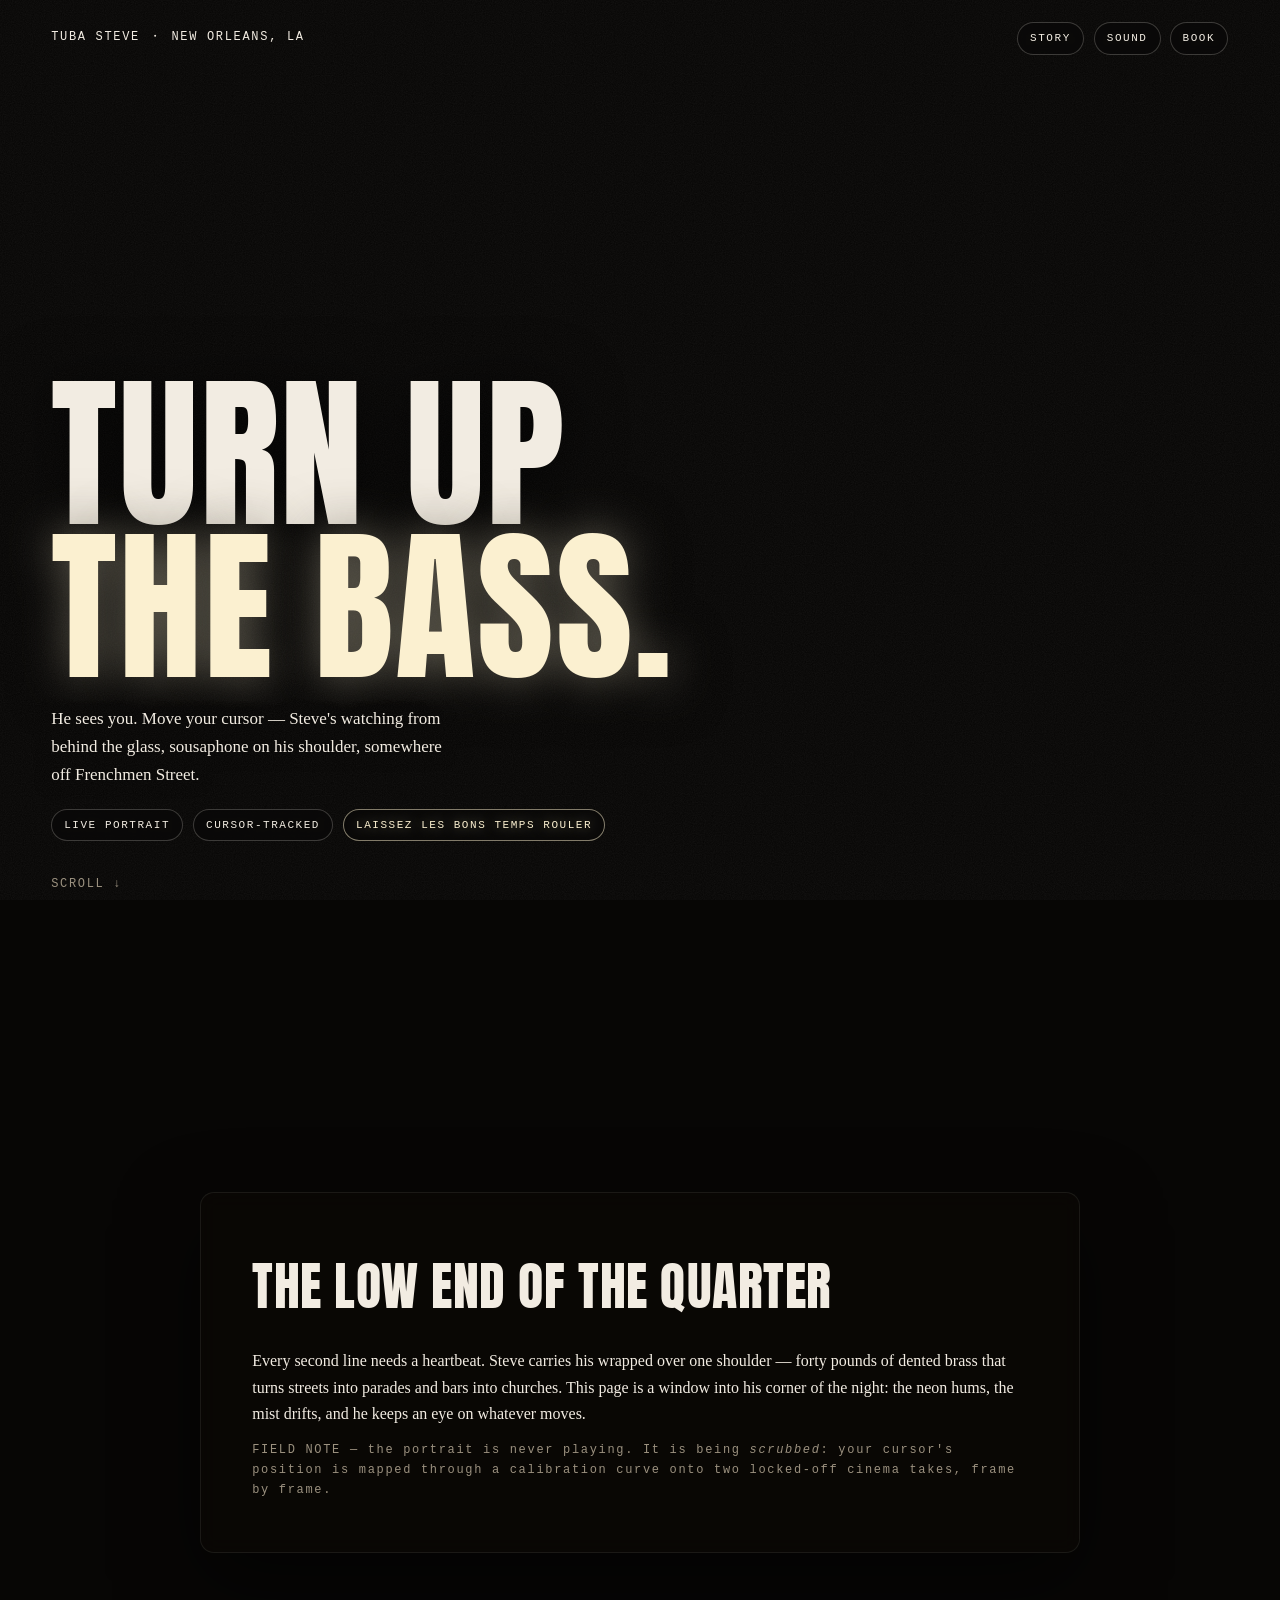
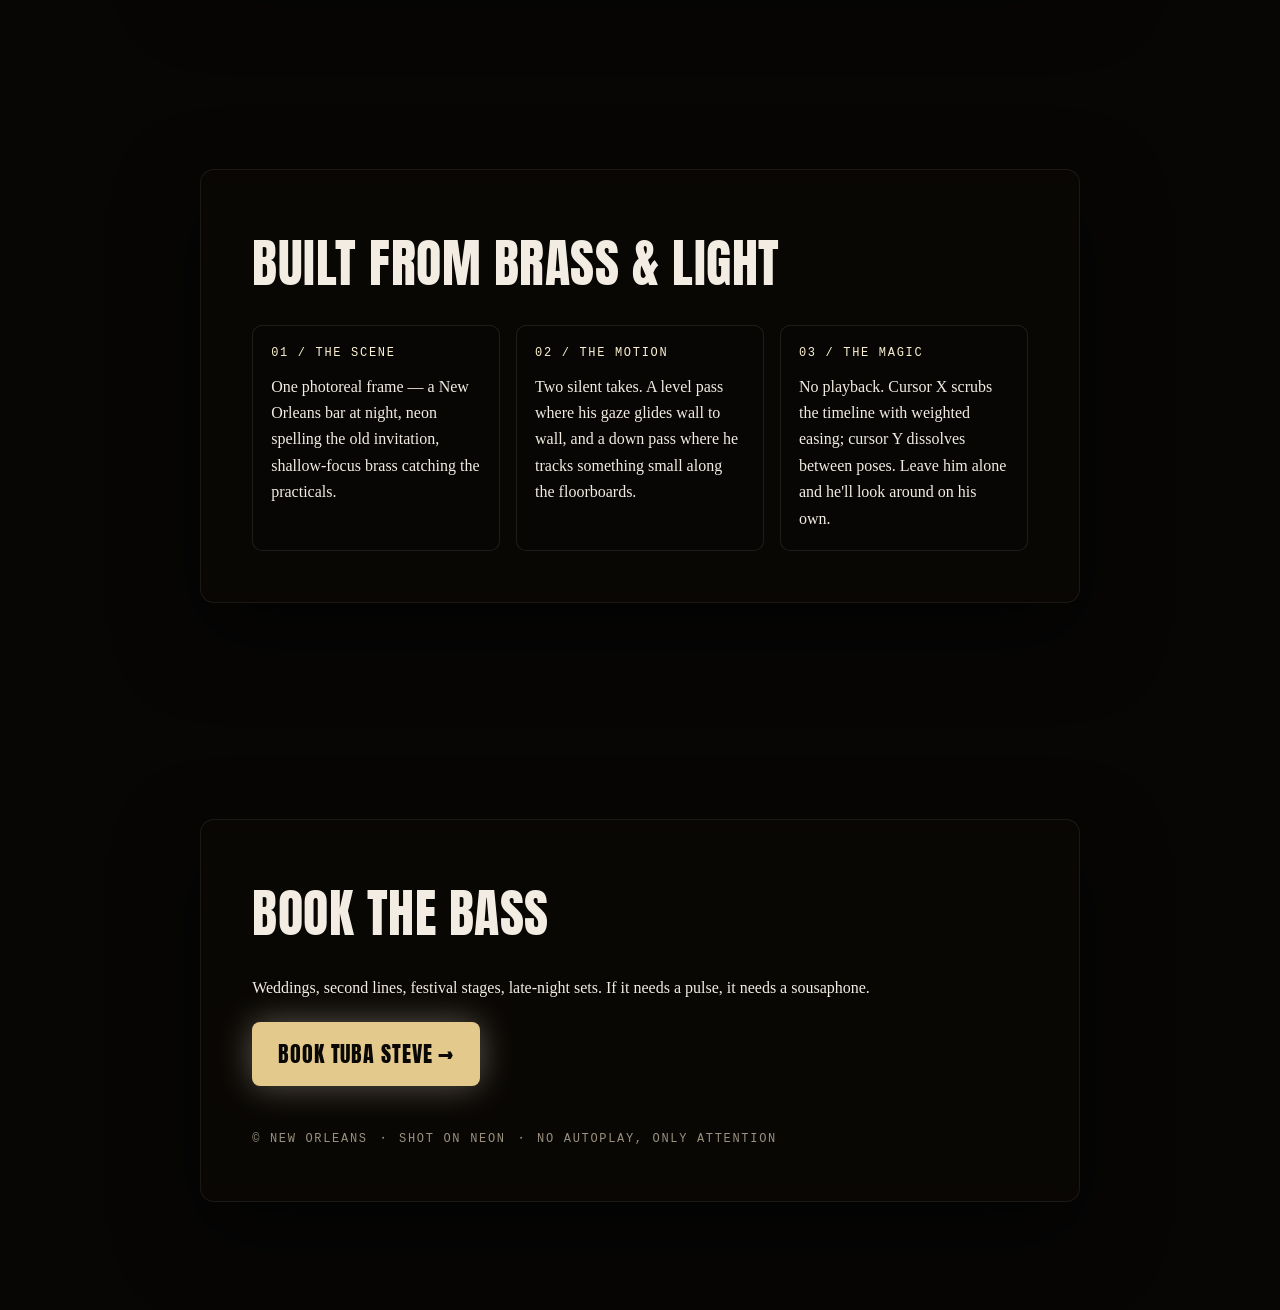
==== index.html @ 3ce6d781 "Phase 1-3: scene media, all-intra encodes, living landing page - 4K photoreal scene of Tuba Steve ge" ====
<!DOCTYPE html>
<html lang="en">
<head>
<meta charset="UTF-8">
<meta name="viewport" content="width=device-width, initial-scale=1.0">
<title>TURN UP THE BASS — Tuba Steve, New Orleans</title>
<meta name="description" content="A living portrait of Tuba Steve — New Orleans sousaphone, neon, and brass. He watches your cursor.">
<link rel="preload" href="fonts/display.woff2" as="font" type="font/woff2" crossorigin>
<link rel="stylesheet" href="css/style.css">
</head>
<body>
  <!-- Fixed full-screen stage: two scrub-only video layers + grain + shade -->
  <div class="stage" id="stage" aria-hidden="true">
    <video id="vidLevel" class="stage-video" muted playsinline preload="auto"></video>
    <video id="vidDown"  class="stage-video is-hidden" muted playsinline preload="auto"></video>
    <div class="stage-shade"></div>
    <div class="stage-grain"></div>
  </div>

  <!-- Scrollable content over the stage -->
  <main class="content">
    <header class="masthead">
      <div class="brand mono">TUBA STEVE ・ NEW ORLEANS, LA</div>
      <nav class="mono nav-chips">
        <a class="chip" href="#story">STORY</a>
        <a class="chip" href="#sound">SOUND</a>
        <a class="chip" href="#book">BOOK</a>
      </nav>
    </header>

    <section class="hero">
      <h1 class="headline"><span>TURN UP</span><span>THE BASS.</span></h1>
      <p class="sub">He sees you. Move your cursor — Steve's watching from behind the glass,
      sousaphone on his shoulder, somewhere off Frenchmen Street.</p>
      <div class="chips mono">
        <span class="chip">LIVE PORTRAIT</span>
        <span class="chip">CURSOR-TRACKED</span>
        <span class="chip accent">LAISSEZ LES BONS TEMPS ROULER</span>
      </div>
      <div class="scroll-hint mono">SCROLL ↓</div>
    </section>

    <section class="panel" id="story">
      <h2 class="panel-title">THE LOW END OF THE QUARTER</h2>
      <p>Every second line needs a heartbeat. Steve carries his wrapped over one shoulder —
      forty pounds of dented brass that turns streets into parades and bars into churches.
      This page is a window into his corner of the night: the neon hums, the mist drifts,
      and he keeps an eye on whatever moves.</p>
      <p class="mono dim">FIELD NOTE — the portrait is never playing. It is being <em>scrubbed</em>:
      your cursor's position is mapped through a calibration curve onto two locked-off
      cinema takes, frame by frame.</p>
    </section>

    <section class="panel" id="sound">
      <h2 class="panel-title">BUILT FROM BRASS &amp; LIGHT</h2>
      <div class="grid">
        <div class="card">
          <div class="mono accent">01 / THE SCENE</div>
          <p>One photoreal frame — a New Orleans bar at night, neon spelling the old
          invitation, shallow-focus brass catching the practicals.</p>
        </div>
        <div class="card">
          <div class="mono accent">02 / THE MOTION</div>
          <p>Two silent takes. A level pass where his gaze glides wall to wall, and a
          down pass where he tracks something small along the floorboards.</p>
        </div>
        <div class="card">
          <div class="mono accent">03 / THE MAGIC</div>
          <p>No playback. Cursor X scrubs the timeline with weighted easing; cursor Y
          dissolves between poses. Leave him alone and he'll look around on his own.</p>
        </div>
      </div>
    </section>

    <section class="panel" id="book">
      <h2 class="panel-title">BOOK THE BASS</h2>
      <p>Weddings, second lines, festival stages, late-night sets. If it needs a pulse,
      it needs a sousaphone.</p>
      <p><a class="cta" href="mailto:book@turnupthebass.example">BOOK TUBA STEVE →</a></p>
      <footer class="mono dim footer">© NEW ORLEANS ・ SHOT ON NEON ・ NO AUTOPLAY, ONLY ATTENTION</footer>
    </section>
  </main>

  <script src="js/main.js"></script>
</body>
</html>
---- css/style.css ----
/* ===== TURN UP THE BASS — premium studio styling ===== */

@font-face {
  font-family: 'Display';
  src: url('../fonts/display.woff2') format('woff2');
  font-weight: 400;
  font-style: normal;
  font-display: swap;
}

:root {
  /* accent sampled from the neon sign's halo in the level clip (t=2.0s) */
  --accent: #fbf0d0;
  --accent-deep: #e3c98b;
  --bg: #070605;
  --ink: #f2ece2;
  --dim: #9b917f;
  --mono: 'SFMono-Regular', 'JetBrains Mono', 'Cascadia Mono', Consolas, 'Roboto Mono', monospace;
  --display: 'Display', 'Arial Narrow', Impact, sans-serif;
}

* { margin: 0; padding: 0; box-sizing: border-box; }

html { scroll-behavior: smooth; }

body {
  background: var(--bg);
  color: var(--ink);
  font: 16px/1.65 Georgia, 'Times New Roman', serif;
  overflow-x: hidden;
}

/* ===== fixed stage ===== */

.stage {
  position: fixed;
  inset: 0;
  z-index: 0;
  background: var(--bg);
  overflow: hidden;
}

.stage-video {
  position: absolute;
  inset: 0;
  width: 100%;
  height: 100%;
  object-fit: cover;
  opacity: 1;
  transition: none; /* dissolve driven by JS for exact snap semantics */
}

.stage-video.is-hidden { opacity: 0; }

/* readability shade: soft gradient so text floats over the scene */
.stage-shade {
  position: absolute;
  inset: 0;
  background:
    linear-gradient(180deg, rgba(7,6,5,.55) 0%, rgba(7,6,5,.08) 30%, rgba(7,6,5,.10) 55%, rgba(7,6,5,.78) 100%),
    radial-gradient(120% 90% at 20% 85%, rgba(7,6,5,.42) 0%, transparent 60%);
  pointer-events: none;
}

/* subtle film grain */
.stage-grain {
  position: absolute;
  inset: -50%;
  pointer-events: none;
  opacity: .07;
  background-image: url("data:image/svg+xml;utf8,<svg xmlns='http://www.w3.org/2000/svg' width='240' height='240'><filter id='n'><feTurbulence type='fractalNoise' baseFrequency='0.9' numOctaves='2' stitchTiles='stitch'/><feColorMatrix type='saturate' values='0'/></filter><rect width='100%25' height='100%25' filter='url(%23n)'/></svg>");
  animation: grain 0.9s steps(4) infinite;
}

@keyframes grain {
  0% { transform: translate(0, 0); }
  25% { transform: translate(-2%, 3%); }
  50% { transform: translate(3%, -2%); }
  75% { transform: translate(-3%, -3%); }
  100% { transform: translate(2%, 2%); }
}

@media (prefers-reduced-motion: reduce) {
  .stage-grain { animation: none; }
  html { scroll-behavior: auto; }
}

/* ===== content ===== */

.content { position: relative; z-index: 1; }

.mono { font-family: var(--mono); font-size: 12px; letter-spacing: .14em; }
.dim { color: var(--dim); }
.accent { color: var(--accent); }

.masthead {
  display: flex;
  justify-content: space-between;
  align-items: center;
  gap: 1rem;
  padding: 22px clamp(20px, 4vw, 56px);
}

.nav-chips { display: flex; gap: 10px; }

.chip {
  display: inline-block;
  padding: 6px 12px;
  border: 1px solid rgba(242, 236, 226, .22);
  border-radius: 999px;
  color: var(--ink);
  text-decoration: none;
  font-family: var(--mono);
  font-size: 11px;
  letter-spacing: .14em;
  background: rgba(7, 6, 5, .28);
  backdrop-filter: blur(4px);
}

.chip.accent {
  color: var(--accent);
  border-color: rgba(251, 240, 208, .5);
  text-shadow: 0 0 14px rgba(251, 240, 208, .55);
}

/* hero */

.hero {
  min-height: 100svh;
  display: flex;
  flex-direction: column;
  justify-content: flex-end;
  padding: 0 clamp(20px, 4vw, 56px) 9svh;
}

.headline {
  font-family: var(--display);
  font-weight: 400;
  font-size: clamp(64px, 13vw, 200px);
  line-height: .92;
  letter-spacing: .01em;
  text-transform: uppercase;
  text-shadow: 0 4px 60px rgba(0, 0, 0, .65);
}

.headline span { display: block; }
.headline span:last-child { color: var(--accent); text-shadow: 0 0 44px rgba(251, 240, 208, .38), 0 4px 60px rgba(0,0,0,.65); }

.sub {
  max-width: 46ch;
  margin: 22px 0 20px;
  color: var(--ink);
  font-size: 17px;
  text-shadow: 0 2px 18px rgba(0, 0, 0, .8);
}

.chips { display: flex; flex-wrap: wrap; gap: 10px; }

.scroll-hint { margin-top: 34px; color: var(--dim); }

/* panels that scroll over the stage */

.panel {
  max-width: 880px;
  margin: 24vh auto;
  padding: clamp(28px, 4vw, 52px);
  background: rgba(10, 8, 6, .82);
  border: 1px solid rgba(242, 236, 226, .08);
  border-radius: 14px;
  backdrop-filter: blur(10px);
  box-shadow: 0 30px 80px rgba(0, 0, 0, .5);
}

.panel:last-of-type { margin-bottom: 12vh; }

.panel-title {
  font-family: var(--display);
  font-weight: 400;
  font-size: clamp(30px, 4.6vw, 52px);
  letter-spacing: .01em;
  margin-bottom: 18px;
}

.panel p { margin-bottom: 14px; }
.panel p:last-child { margin-bottom: 0; }

.grid {
  display: grid;
  grid-template-columns: repeat(auto-fit, minmax(210px, 1fr));
  gap: 16px;
  margin-top: 8px;
}

.card {
  padding: 18px;
  border: 1px solid rgba(242, 236, 226, .1);
  border-radius: 10px;
  background: rgba(7, 6, 5, .5);
}

.card .mono { display: block; margin-bottom: 10px; }

.cta {
  display: inline-block;
  margin-top: 6px;
  padding: 14px 26px;
  font-family: var(--display);
  font-size: 22px;
  letter-spacing: .04em;
  color: #0a0805;
  background: var(--accent-deep);
  border-radius: 8px;
  text-decoration: none;
  box-shadow: 0 0 34px rgba(251, 240, 208, .35);
}

.footer { margin-top: 44px; }
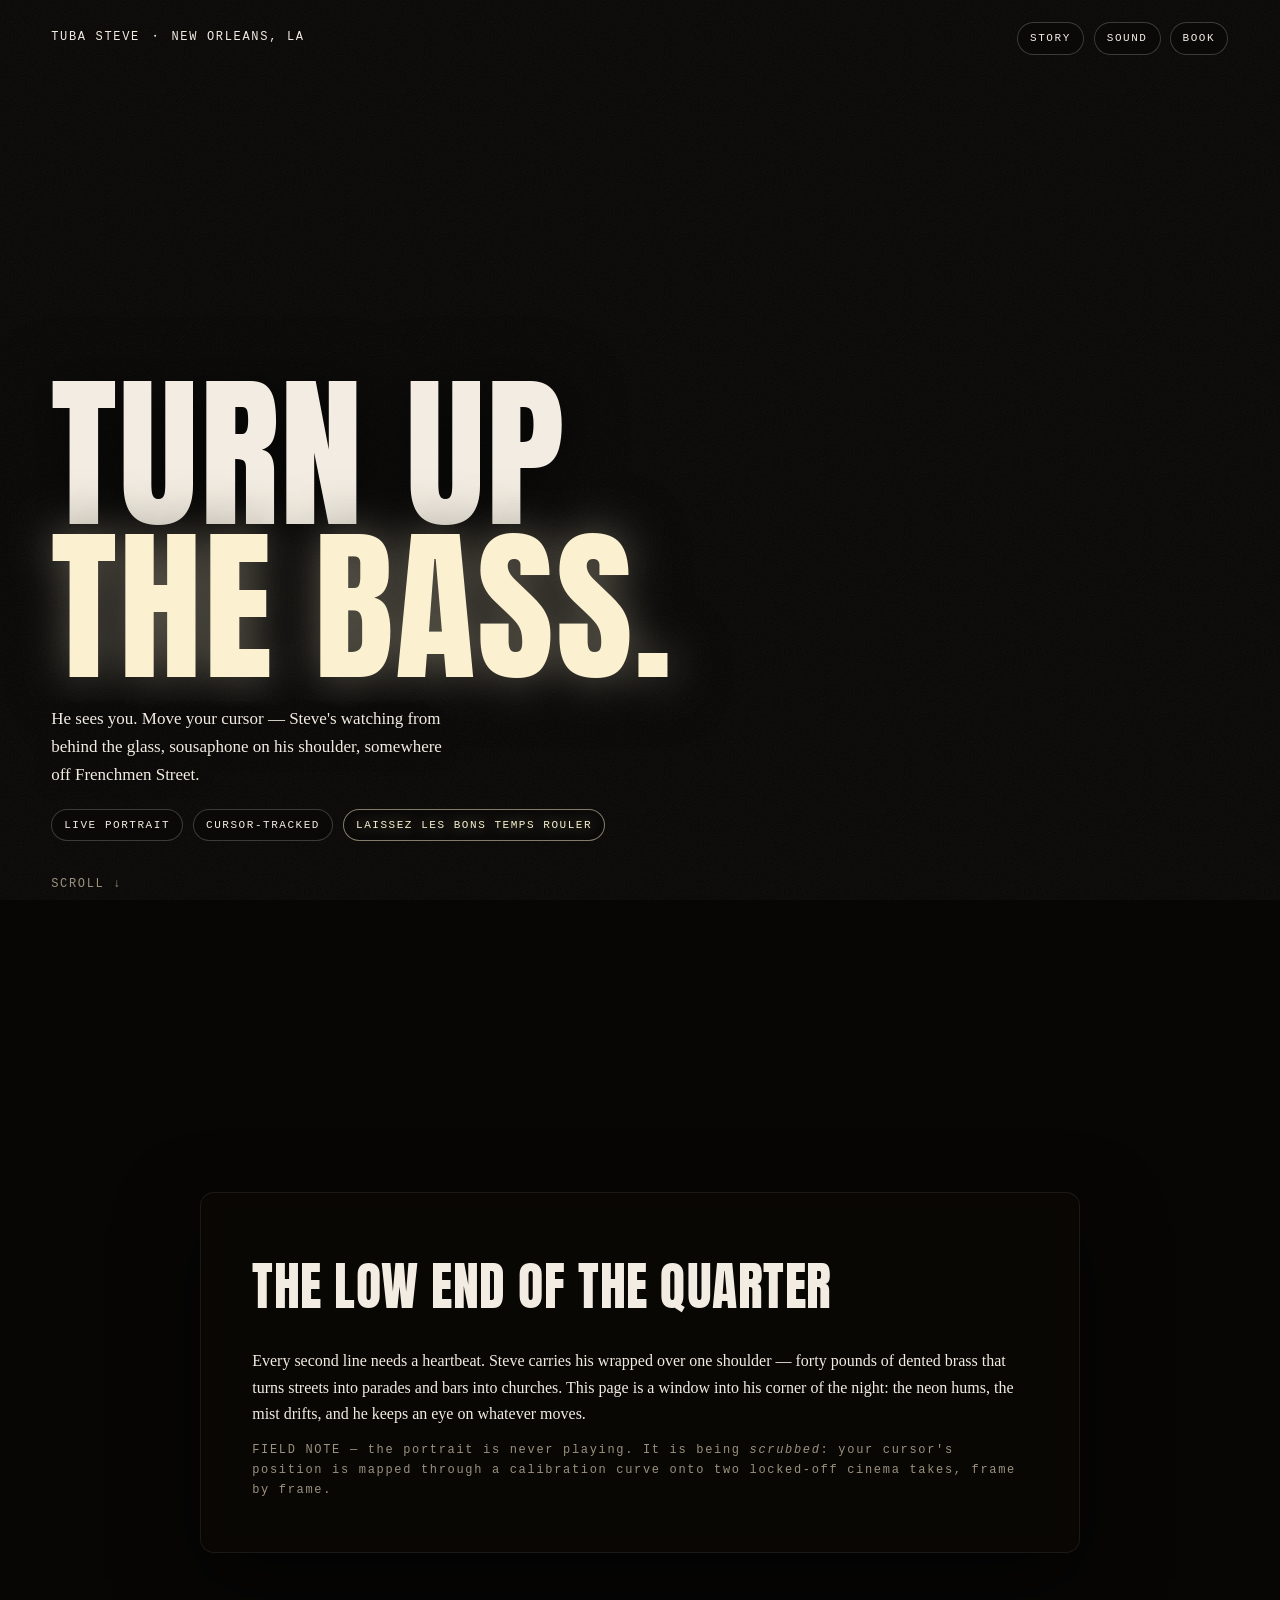
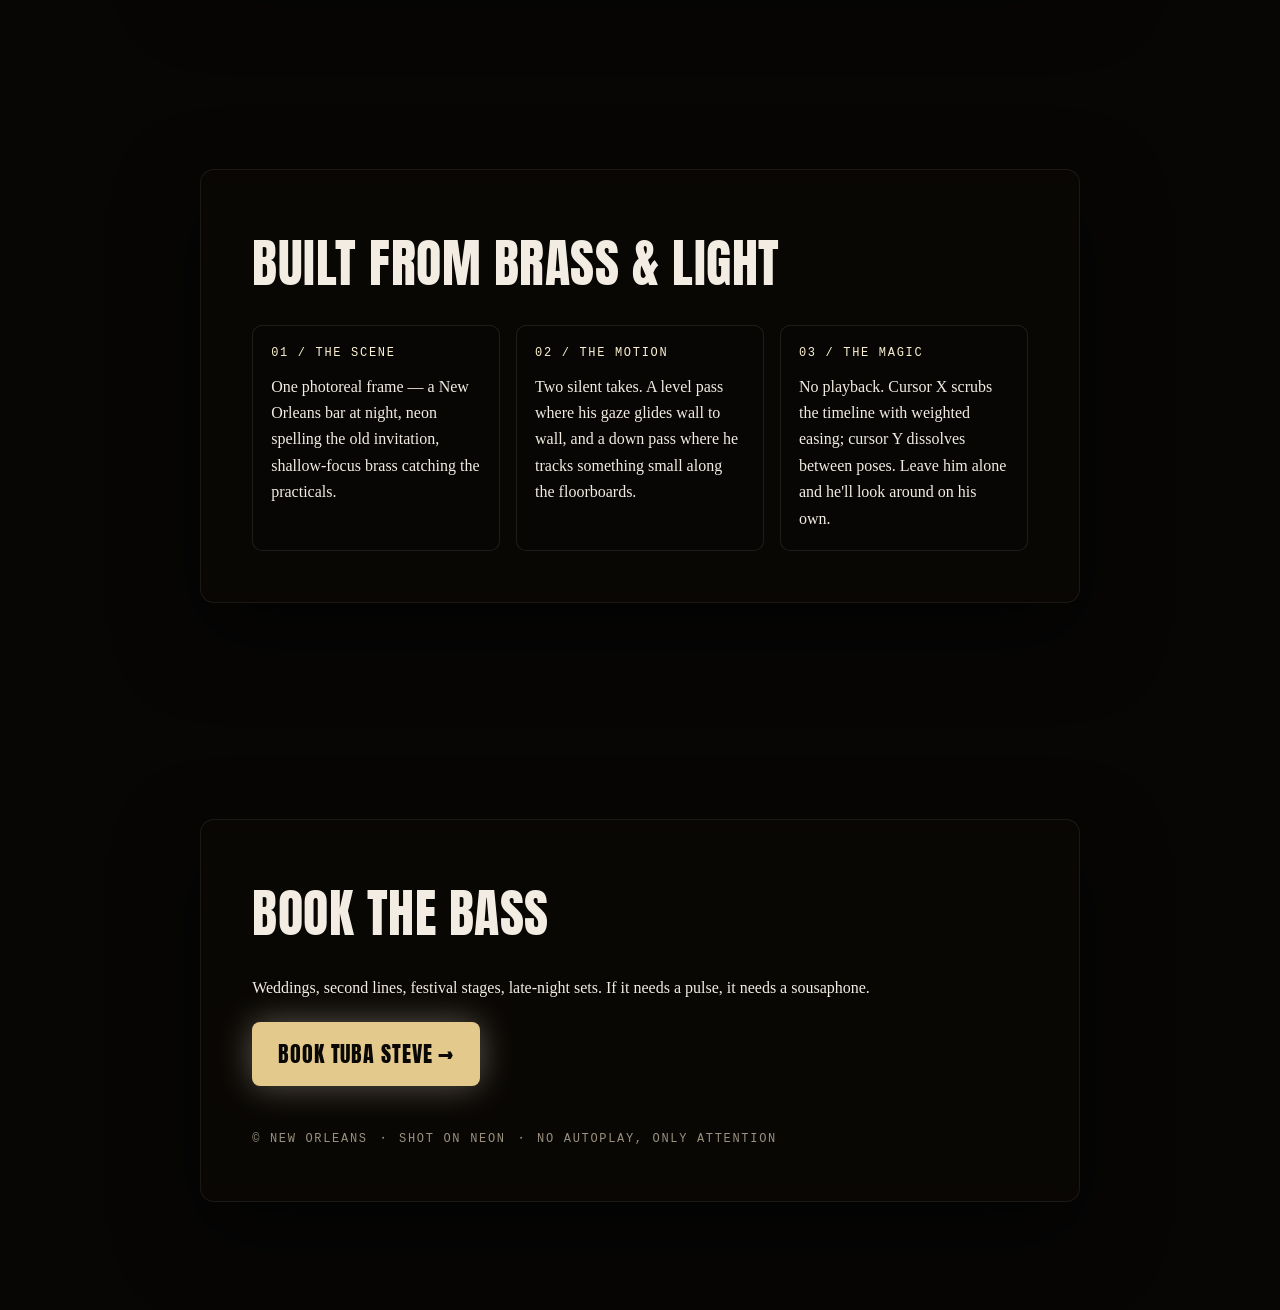
==== commit 1d585055: "Final: verified living page, remove raw production intermediates 24/24 automated browser checks pass" ====
--- a/index.html
+++ b/index.html
@@ -5,6 +5,7 @@
 <meta name="viewport" content="width=device-width, initial-scale=1.0">
 <title>TURN UP THE BASS — Tuba Steve, New Orleans</title>
 <meta name="description" content="A living portrait of Tuba Steve — New Orleans sousaphone, neon, and brass. He watches your cursor.">
+<link rel="icon" href="data:image/svg+xml,%3Csvg xmlns='http://www.w3.org/2000/svg' viewBox='0 0 100 100'%3E%3Ctext y='.9em' font-size='90'%3E%F0%9F%8E%BA%3C/text%3E%3C/svg%3E">
 <link rel="preload" href="fonts/display.woff2" as="font" type="font/woff2" crossorigin>
 <link rel="stylesheet" href="css/style.css">
 </head>
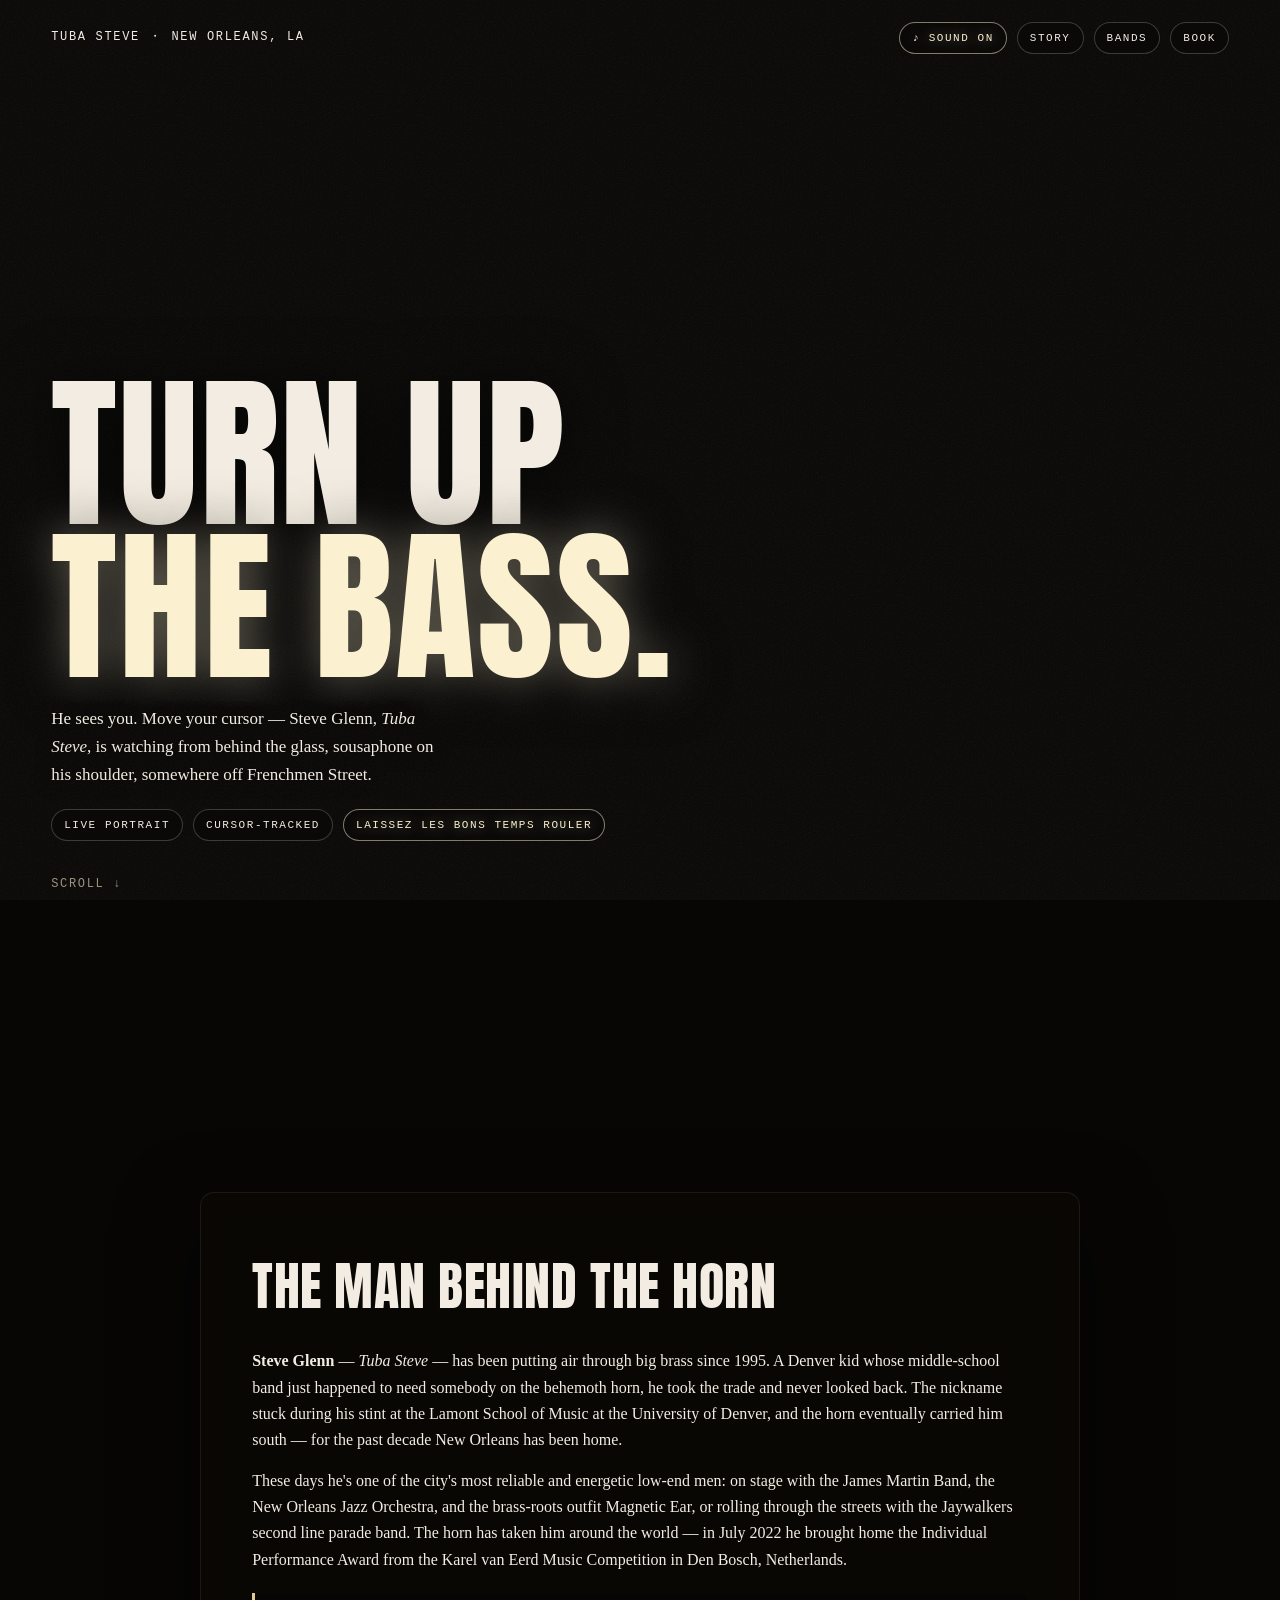
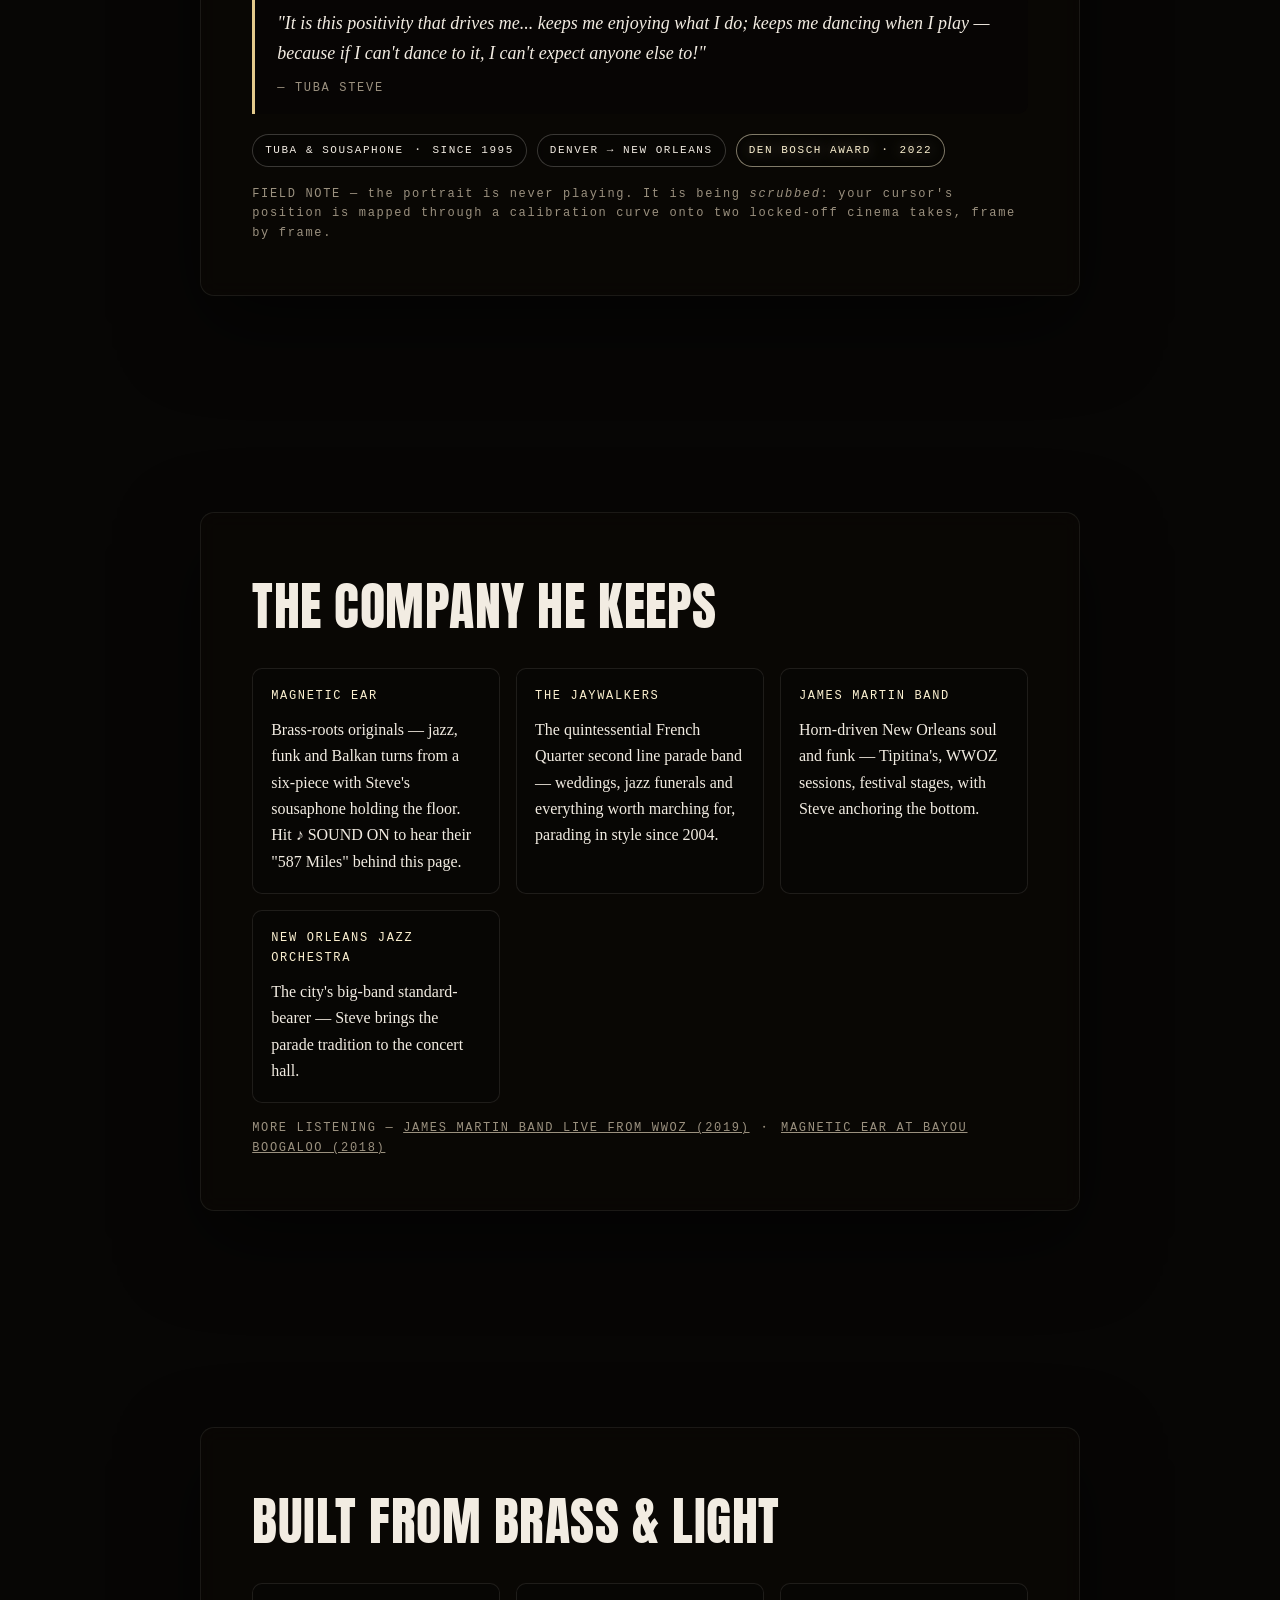
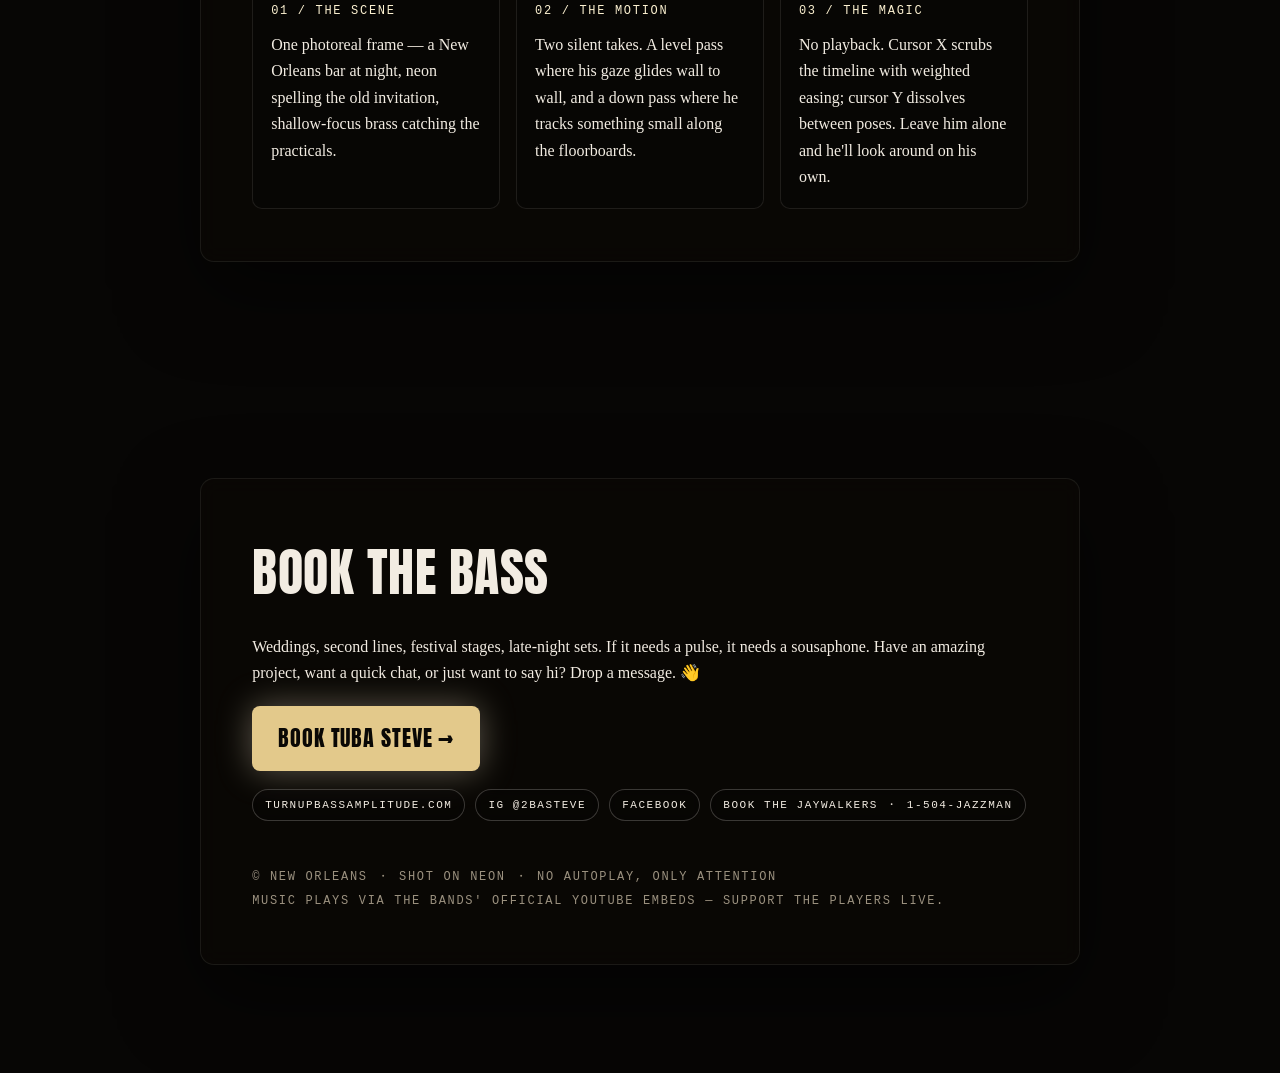
==== commit 17e8a120: "Add band music jukebox and Steve Glenn's real bio - SOUND ON toggle streams Magnetic Ear's '587 Mile" ====
--- a/index.html
+++ b/index.html
@@ -23,16 +23,18 @@
     <header class="masthead">
       <div class="brand mono">TUBA STEVE ・ NEW ORLEANS, LA</div>
       <nav class="mono nav-chips">
+        <button class="chip chip-btn accent" id="soundToggle" type="button">♪ SOUND ON</button>
         <a class="chip" href="#story">STORY</a>
-        <a class="chip" href="#sound">SOUND</a>
+        <a class="chip" href="#bands">BANDS</a>
         <a class="chip" href="#book">BOOK</a>
       </nav>
     </header>
 
     <section class="hero">
       <h1 class="headline"><span>TURN UP</span><span>THE BASS.</span></h1>
-      <p class="sub">He sees you. Move your cursor — Steve's watching from behind the glass,
-      sousaphone on his shoulder, somewhere off Frenchmen Street.</p>
+      <p class="sub">He sees you. Move your cursor — Steve Glenn, <em>Tuba Steve</em>, is
+      watching from behind the glass, sousaphone on his shoulder, somewhere off
+      Frenchmen Street.</p>
       <div class="chips mono">
         <span class="chip">LIVE PORTRAIT</span>
         <span class="chip">CURSOR-TRACKED</span>
@@ -42,17 +44,64 @@
     </section>
 
     <section class="panel" id="story">
-      <h2 class="panel-title">THE LOW END OF THE QUARTER</h2>
-      <p>Every second line needs a heartbeat. Steve carries his wrapped over one shoulder —
-      forty pounds of dented brass that turns streets into parades and bars into churches.
-      This page is a window into his corner of the night: the neon hums, the mist drifts,
-      and he keeps an eye on whatever moves.</p>
-      <p class="mono dim">FIELD NOTE — the portrait is never playing. It is being <em>scrubbed</em>:
+      <h2 class="panel-title">THE MAN BEHIND THE HORN</h2>
+      <p><strong>Steve Glenn</strong> — <em>Tuba Steve</em> — has been putting air through
+      big brass since 1995. A Denver kid whose middle-school band just happened to need
+      somebody on the behemoth horn, he took the trade and never looked back. The nickname
+      stuck during his stint at the Lamont School of Music at the University of Denver,
+      and the horn eventually carried him south — for the past decade New Orleans has been
+      home.</p>
+      <p>These days he's one of the city's most reliable and energetic low-end men: on
+      stage with the James Martin Band, the New Orleans Jazz Orchestra, and the brass-roots
+      outfit Magnetic Ear, or rolling through the streets with the Jaywalkers second line
+      parade band. The horn has taken him around the world — in July 2022 he brought home
+      the Individual Performance Award from the Karel van Eerd Music Competition in
+      Den Bosch, Netherlands.</p>
+      <blockquote class="quote">"It is this positivity that drives me... keeps me enjoying
+      what I do; keeps me dancing when I play — because if I can't dance to it, I can't
+      expect anyone else to!"<span class="mono dim">— TUBA STEVE</span></blockquote>
+      <div class="chips mono">
+        <span class="chip">TUBA &amp; SOUSAPHONE ・ SINCE 1995</span>
+        <span class="chip">DENVER → NEW ORLEANS</span>
+        <span class="chip accent">DEN BOSCH AWARD ・ 2022</span>
+      </div>
+      <p class="mono dim" style="margin-top:18px">FIELD NOTE — the portrait is never playing. It is being <em>scrubbed</em>:
       your cursor's position is mapped through a calibration curve onto two locked-off
       cinema takes, frame by frame.</p>
     </section>
 
-    <section class="panel" id="sound">
+    <section class="panel" id="bands">
+      <h2 class="panel-title">THE COMPANY HE KEEPS</h2>
+      <div class="grid">
+        <div class="card">
+          <div class="mono accent">MAGNETIC EAR</div>
+          <p>Brass-roots originals — jazz, funk and Balkan turns from a six-piece with
+          Steve's sousaphone holding the floor. Hit ♪ SOUND ON to hear their
+          "587 Miles" behind this page.</p>
+        </div>
+        <div class="card">
+          <div class="mono accent">THE JAYWALKERS</div>
+          <p>The quintessential French Quarter second line parade band — weddings, jazz
+          funerals and everything worth marching for, parading in style since 2004.</p>
+        </div>
+        <div class="card">
+          <div class="mono accent">JAMES MARTIN BAND</div>
+          <p>Horn-driven New Orleans soul and funk — Tipitina's, WWOZ sessions, festival
+          stages, with Steve anchoring the bottom.</p>
+        </div>
+        <div class="card">
+          <div class="mono accent">NEW ORLEANS JAZZ ORCHESTRA</div>
+          <p>The city's big-band standard-bearer — Steve brings the parade tradition to
+          the concert hall.</p>
+        </div>
+      </div>
+      <p class="mono dim" style="margin-top:16px">MORE LISTENING —
+        <a class="dim" href="https://www.youtube.com/watch?v=jTp73GB8Snc" target="_blank" rel="noopener">JAMES MARTIN BAND LIVE FROM WWOZ (2019)</a> ・
+        <a class="dim" href="https://www.youtube.com/watch?v=tRRyk1YZufo" target="_blank" rel="noopener">MAGNETIC EAR AT BAYOU BOOGALOO (2018)</a>
+      </p>
+    </section>
+
+    <section class="panel" id="craft">
       <h2 class="panel-title">BUILT FROM BRASS &amp; LIGHT</h2>
       <div class="grid">
         <div class="card">
@@ -76,12 +125,31 @@
     <section class="panel" id="book">
       <h2 class="panel-title">BOOK THE BASS</h2>
       <p>Weddings, second lines, festival stages, late-night sets. If it needs a pulse,
-      it needs a sousaphone.</p>
-      <p><a class="cta" href="mailto:book@turnupthebass.example">BOOK TUBA STEVE →</a></p>
-      <footer class="mono dim footer">© NEW ORLEANS ・ SHOT ON NEON ・ NO AUTOPLAY, ONLY ATTENTION</footer>
+      it needs a sousaphone. Have an amazing project, want a quick chat, or just want to
+      say hi? Drop a message. 👋</p>
+      <p><a class="cta" href="mailto:tsc@turnupbassamplitude.com">BOOK TUBA STEVE →</a></p>
+      <div class="chips mono" style="margin-top:18px">
+        <a class="chip" href="https://www.turnupbassamplitude.com/" target="_blank" rel="noopener">TURNUPBASSAMPLITUDE.COM</a>
+        <a class="chip" href="https://instagram.com/2basteve" target="_blank" rel="noopener">IG @2BASTEVE</a>
+        <a class="chip" href="https://facebook.com/stevenglenn1" target="_blank" rel="noopener">FACEBOOK</a>
+        <a class="chip" href="http://www.secondlines.net/" target="_blank" rel="noopener">BOOK THE JAYWALKERS ・ 1-504-JAZZMAN</a>
+      </div>
+      <footer class="mono dim footer">© NEW ORLEANS ・ SHOT ON NEON ・ NO AUTOPLAY, ONLY ATTENTION<br>
+      MUSIC PLAYS VIA THE BANDS' OFFICIAL YOUTUBE EMBEDS — SUPPORT THE PLAYERS LIVE.</footer>
     </section>
   </main>
 
+  <!-- jukebox: official Magnetic Ear embed, loaded only after the user asks for sound -->
+  <aside class="jukebox" id="jukebox" hidden>
+    <div class="jukebox-head mono">
+      <span class="accent">NOW SPINNING</span>
+      <button class="jukebox-close mono" id="jukeboxClose" type="button" aria-label="Stop music">✕</button>
+    </div>
+    <div class="jukebox-frame" id="jukeboxFrame"></div>
+    <div class="jukebox-caption mono dim">MAGNETIC EAR — "587 MILES"<br>STEVE'S BRASS-ROOTS BAND ・ OFFICIAL CHANNEL</div>
+  </aside>
+
   <script src="js/main.js"></script>
+  <script src="js/jukebox.js"></script>
 </body>
 </html>
--- a/css/style.css
+++ b/css/style.css
@@ -214,4 +214,65 @@
   box-shadow: 0 0 34px rgba(251, 240, 208, .35);
 }
 
-.footer { margin-top: 44px; }
+.footer { margin-top: 44px; line-height: 2; }
+
+/* bio quote */
+
+.quote {
+  margin: 20px 0;
+  padding: 16px 22px;
+  border-left: 3px solid var(--accent-deep);
+  background: rgba(7, 6, 5, .45);
+  border-radius: 0 10px 10px 0;
+  font-style: italic;
+  font-size: 18px;
+}
+
+.quote .mono { display: block; margin-top: 10px; font-style: normal; }
+
+.panel a.dim { color: var(--dim); }
+.panel a.dim:hover { color: var(--accent); }
+
+/* buttons that look like chips */
+
+.chip-btn { cursor: pointer; }
+.chip-btn:hover { border-color: rgba(251, 240, 208, .8); }
+
+/* jukebox card */
+
+.jukebox {
+  position: fixed;
+  right: 18px;
+  bottom: 18px;
+  z-index: 5;
+  width: 320px;
+  max-width: calc(100vw - 36px);
+  background: rgba(10, 8, 6, .92);
+  border: 1px solid rgba(251, 240, 208, .25);
+  border-radius: 12px;
+  overflow: hidden;
+  box-shadow: 0 18px 60px rgba(0, 0, 0, .6), 0 0 34px rgba(251, 240, 208, .12);
+  backdrop-filter: blur(8px);
+}
+
+.jukebox-head {
+  display: flex;
+  justify-content: space-between;
+  align-items: center;
+  padding: 10px 12px;
+}
+
+.jukebox-close {
+  background: none;
+  border: none;
+  color: var(--dim);
+  cursor: pointer;
+  font-size: 13px;
+  padding: 2px 6px;
+}
+
+.jukebox-close:hover { color: var(--ink); }
+
+.jukebox-frame iframe { display: block; width: 100%; height: 180px; border: 0; }
+
+.jukebox-caption { padding: 10px 12px; line-height: 1.7; }
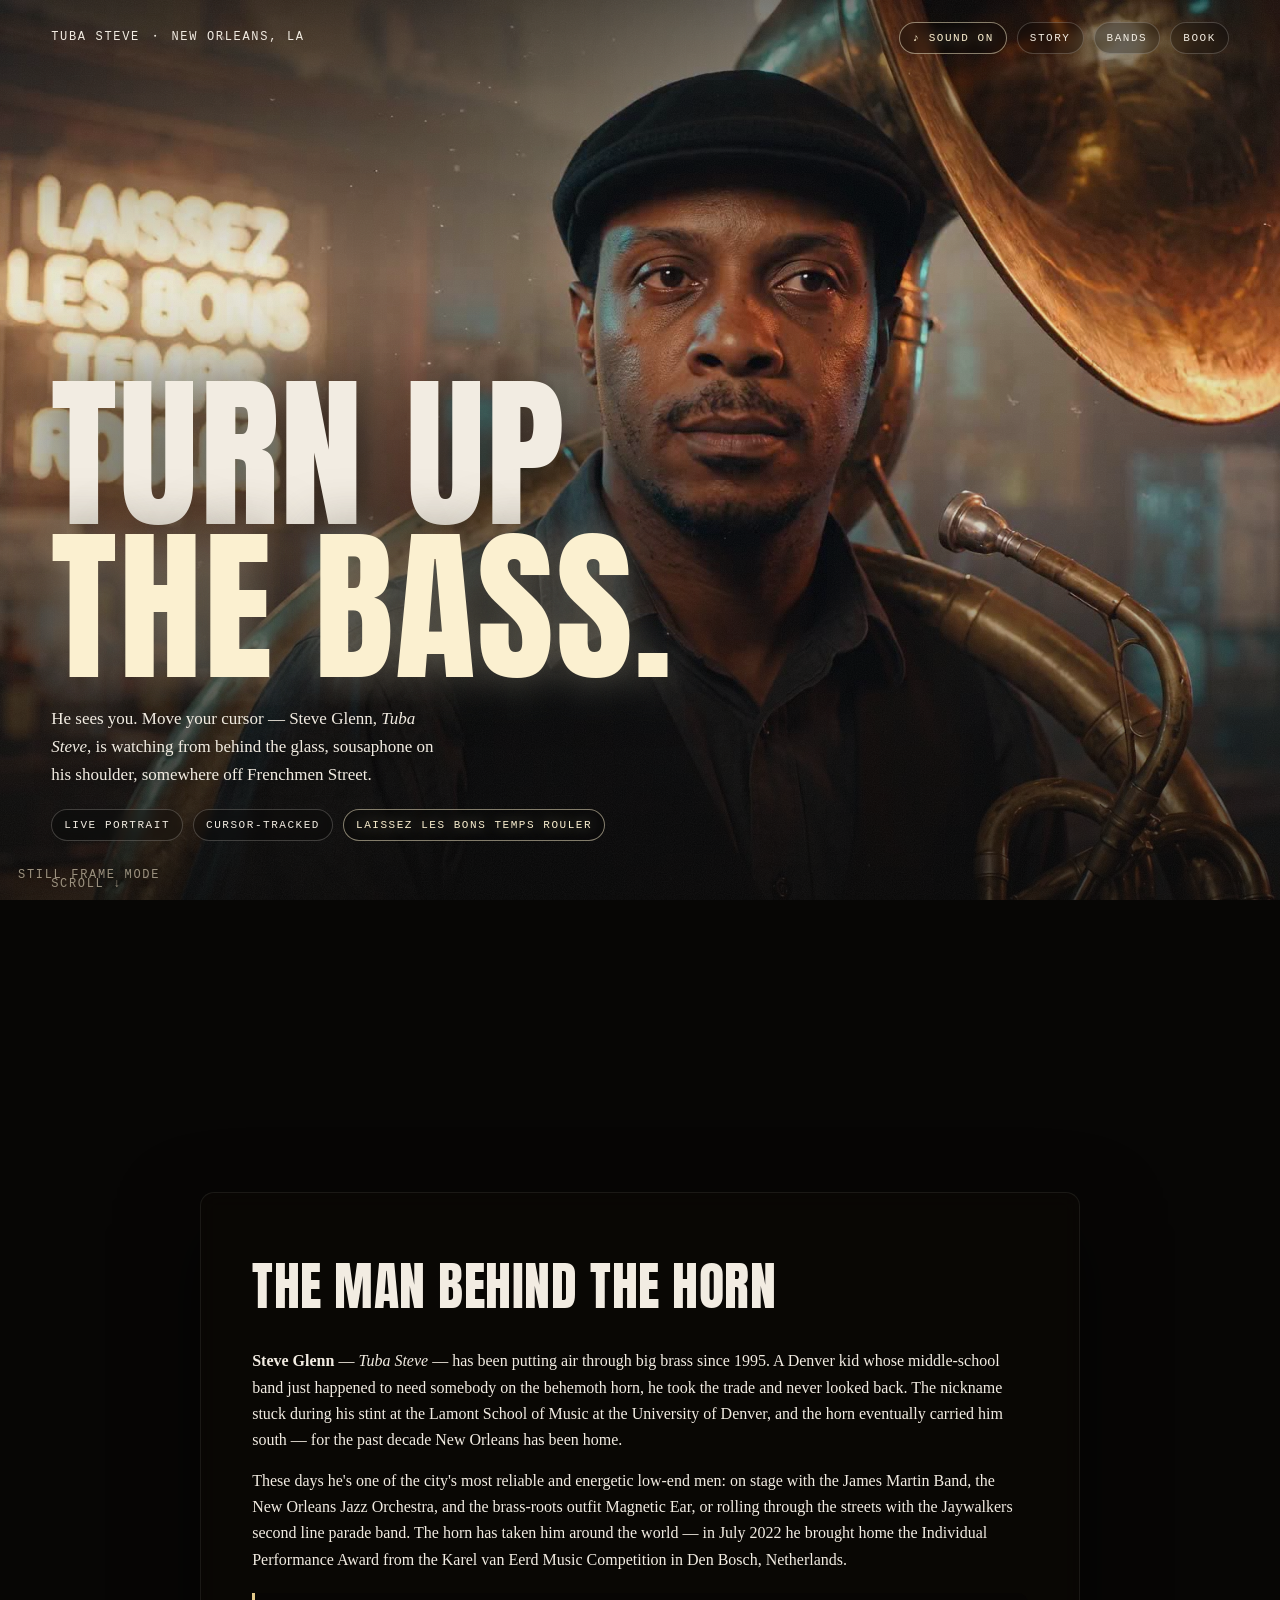
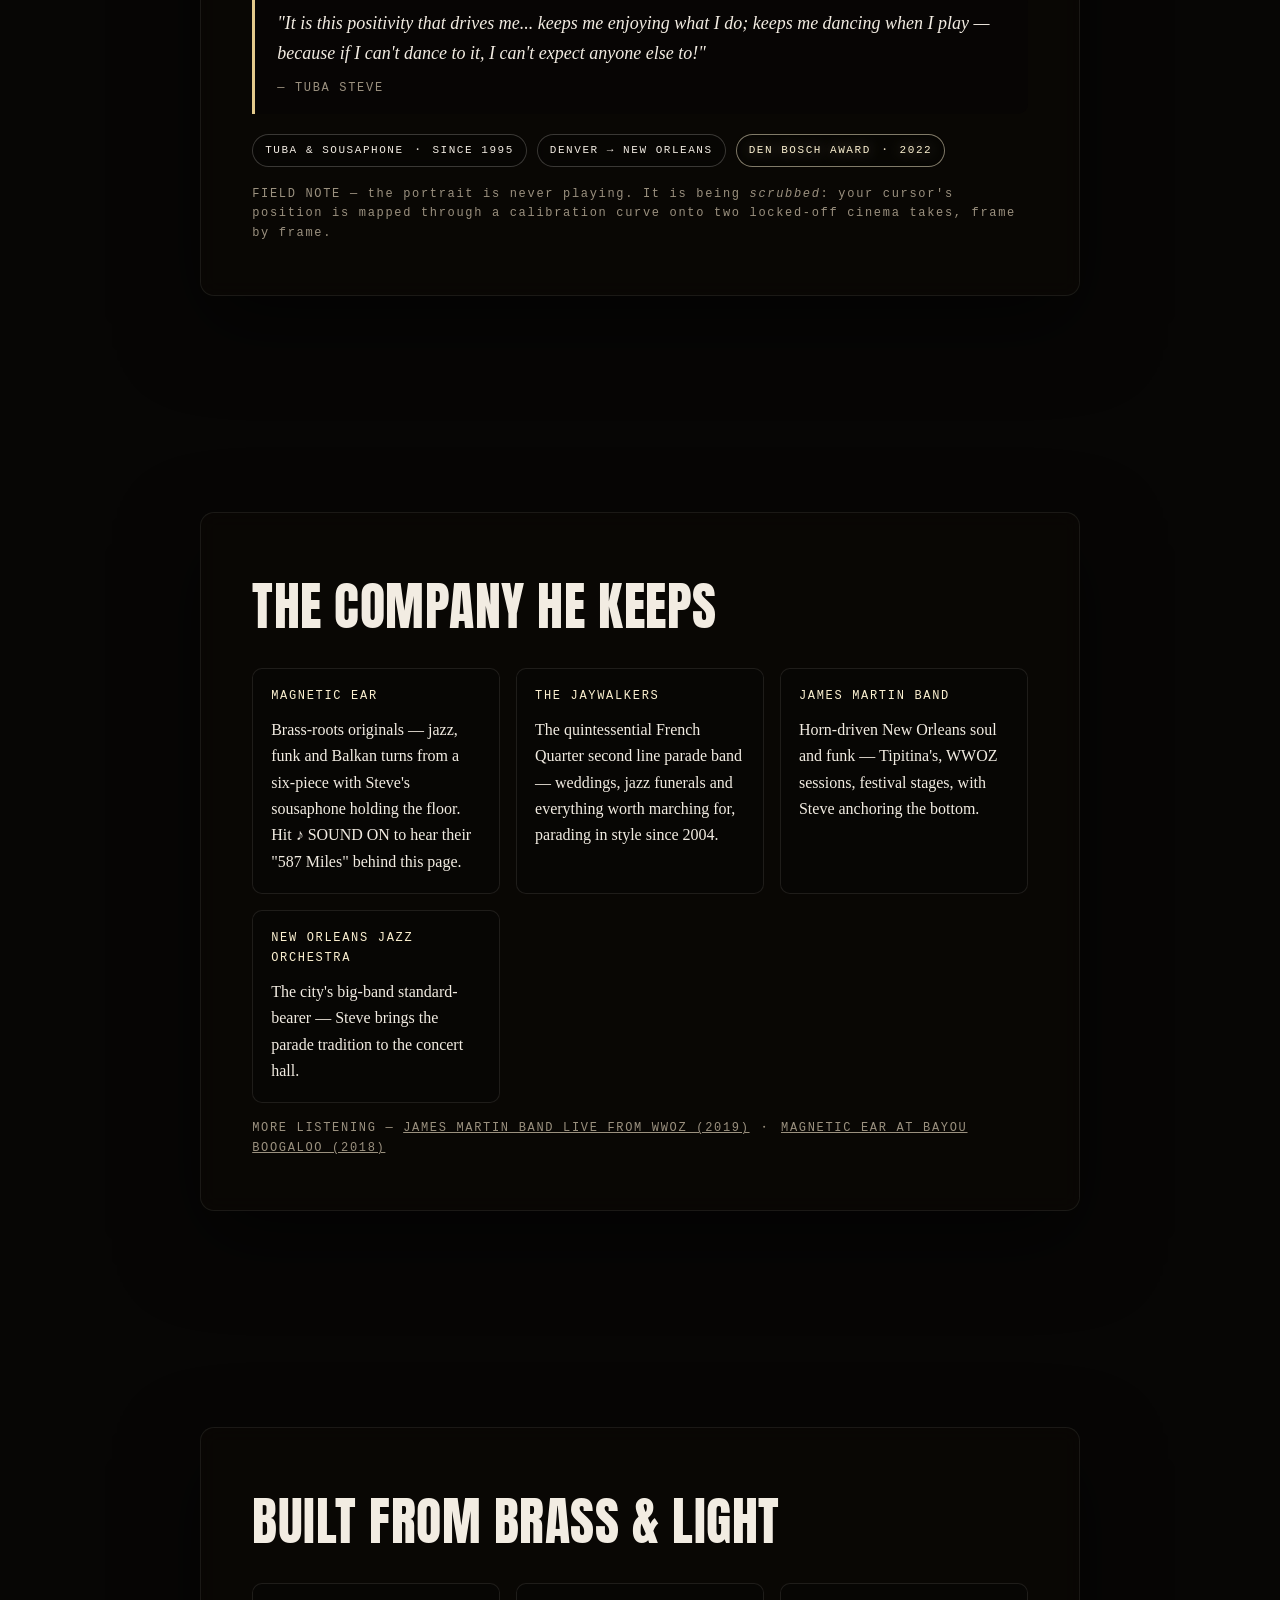
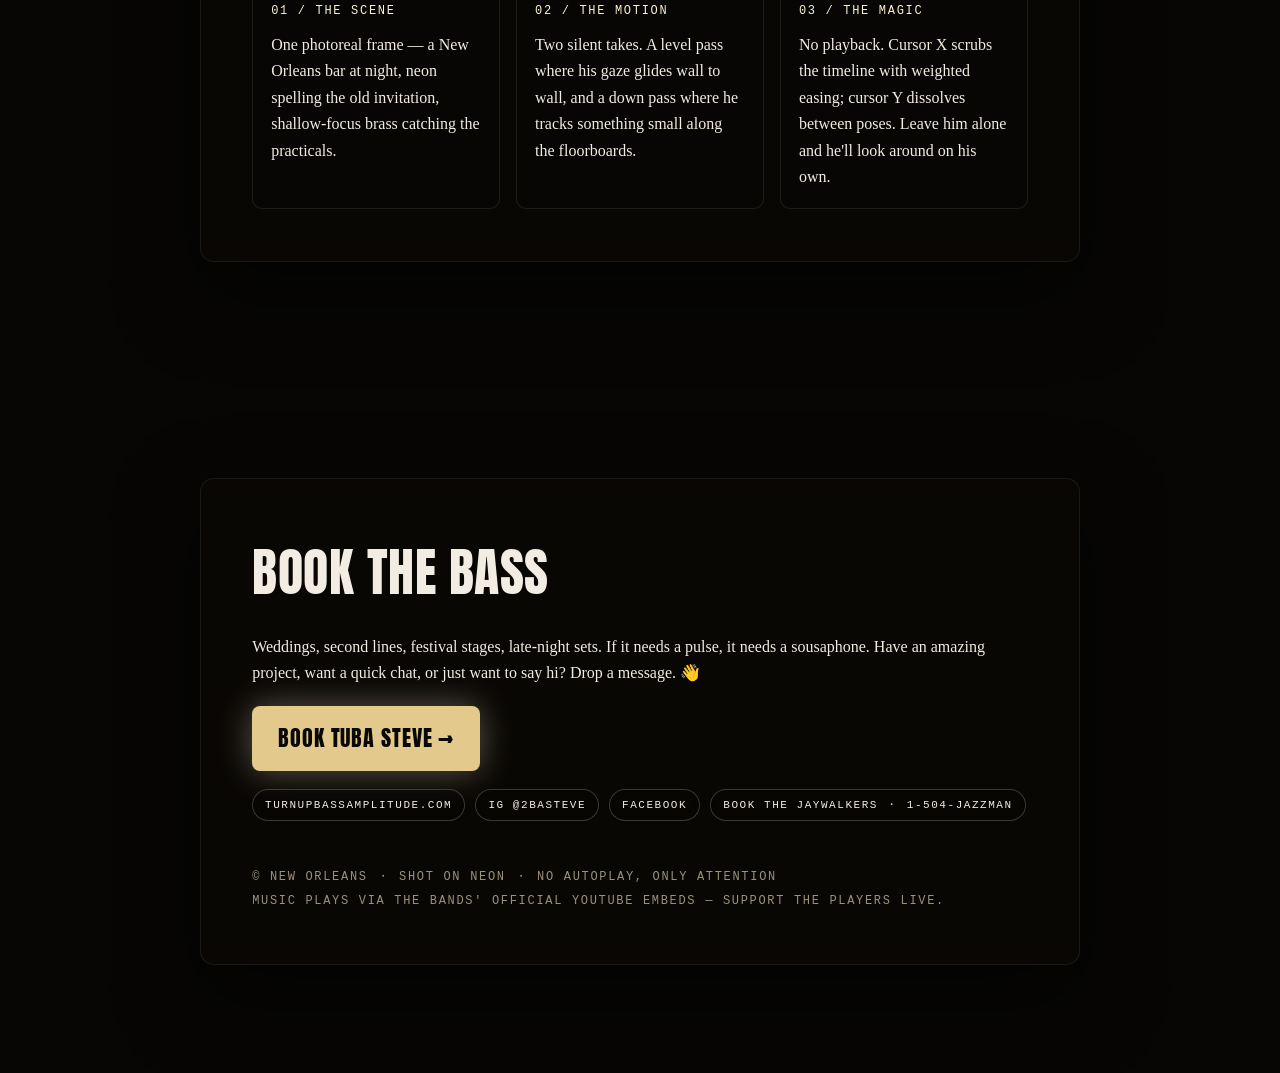
==== commit cf4514cf: "Never-black stage: instant poster, progressive boot, fetch retry - poster.jpg (the exact t=2.0 frame" ====
--- a/index.html
+++ b/index.html
@@ -16,6 +16,7 @@
     <video id="vidDown"  class="stage-video is-hidden" muted playsinline preload="auto"></video>
     <div class="stage-shade"></div>
     <div class="stage-grain"></div>
+    <div class="load-hint mono" id="loadHint">LOADING THE NIGHT…</div>
   </div>
 
   <!-- Scrollable content over the stage -->
--- a/css/style.css
+++ b/css/style.css
@@ -36,9 +36,24 @@
   position: fixed;
   inset: 0;
   z-index: 0;
-  background: var(--bg);
+  /* instant scene: the poster is the same frame the clips initialize to,
+     so there is never a black stage while the videos download */
+  background: var(--bg) url('../assets/poster.jpg') center / cover no-repeat;
   overflow: hidden;
 }
+
+.load-hint {
+  position: absolute;
+  left: 18px;
+  bottom: 14px;
+  z-index: 2;
+  color: var(--dim);
+  text-shadow: 0 1px 8px rgba(0, 0, 0, .8);
+  animation: loadpulse 1.6s ease-in-out infinite;
+  pointer-events: none;
+}
+
+@keyframes loadpulse { 0%, 100% { opacity: .35; } 50% { opacity: .9; } }
 
 .stage-video {
   position: absolute;
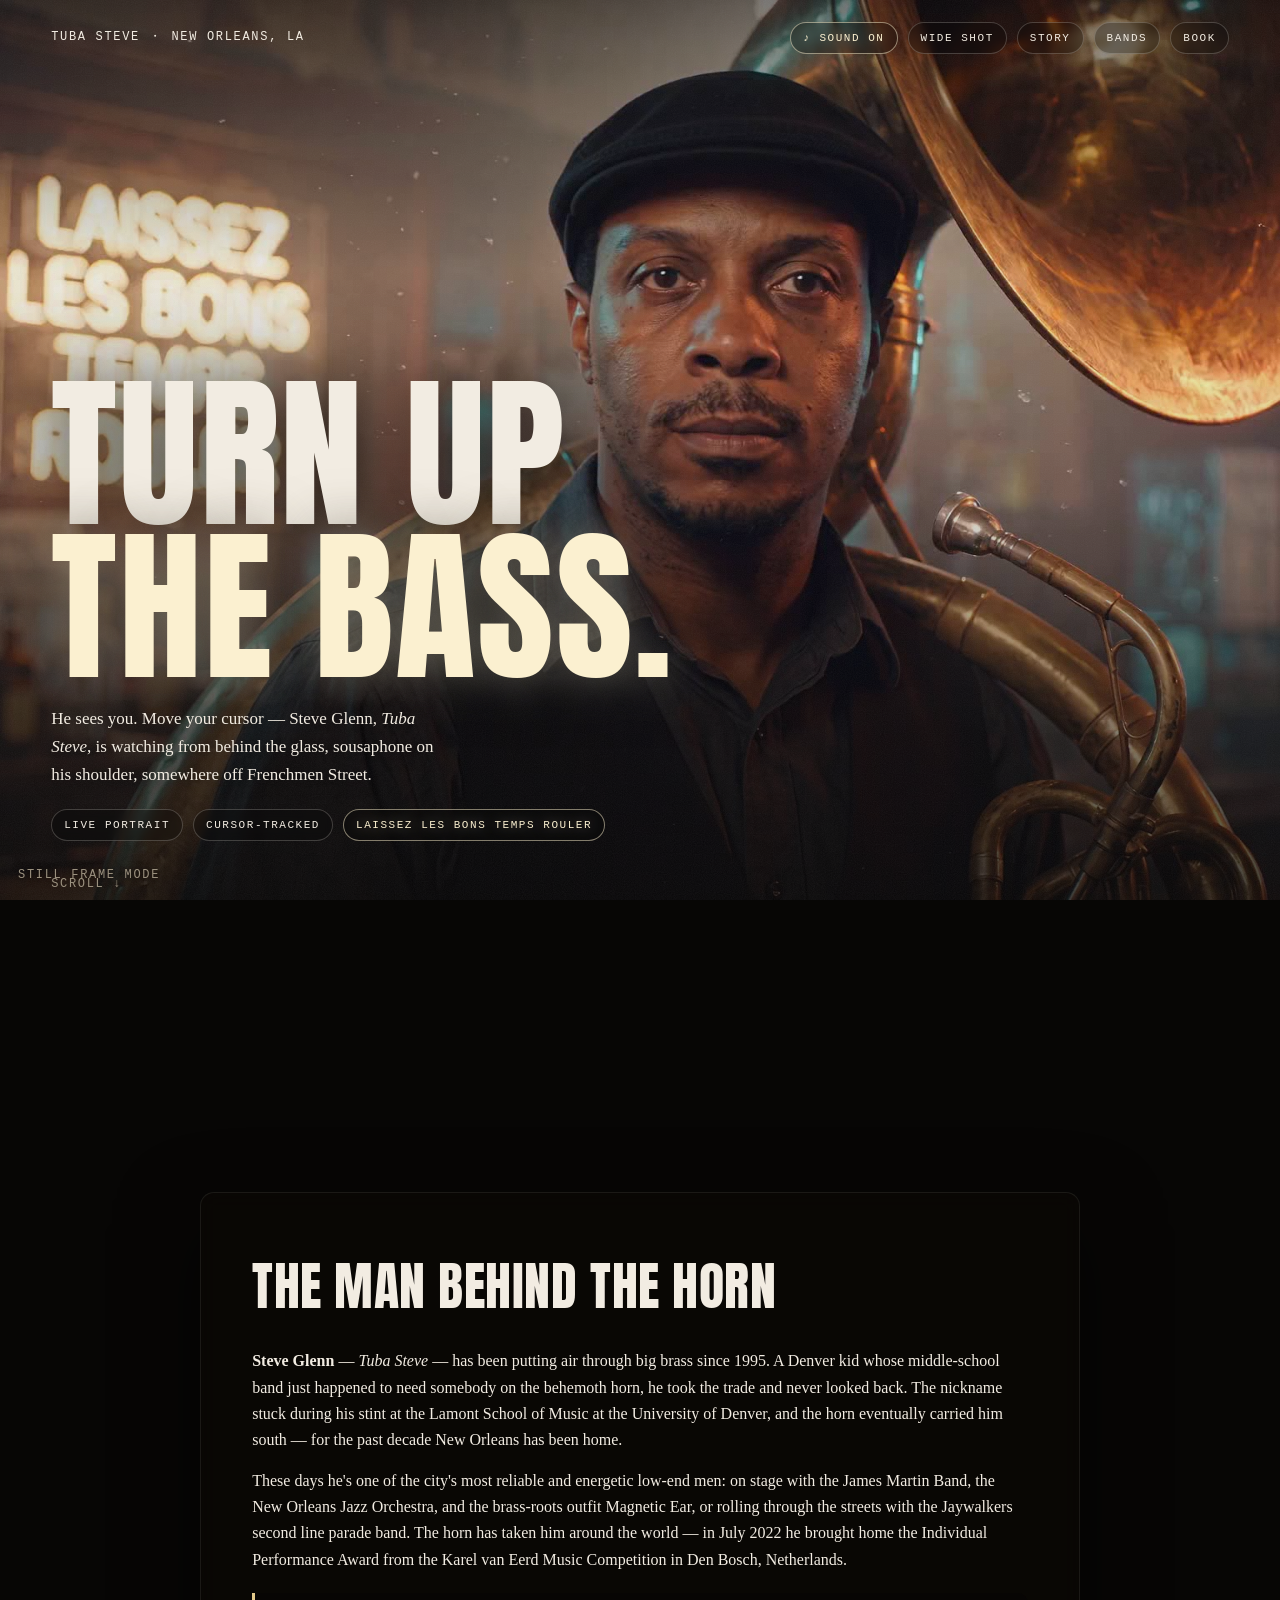
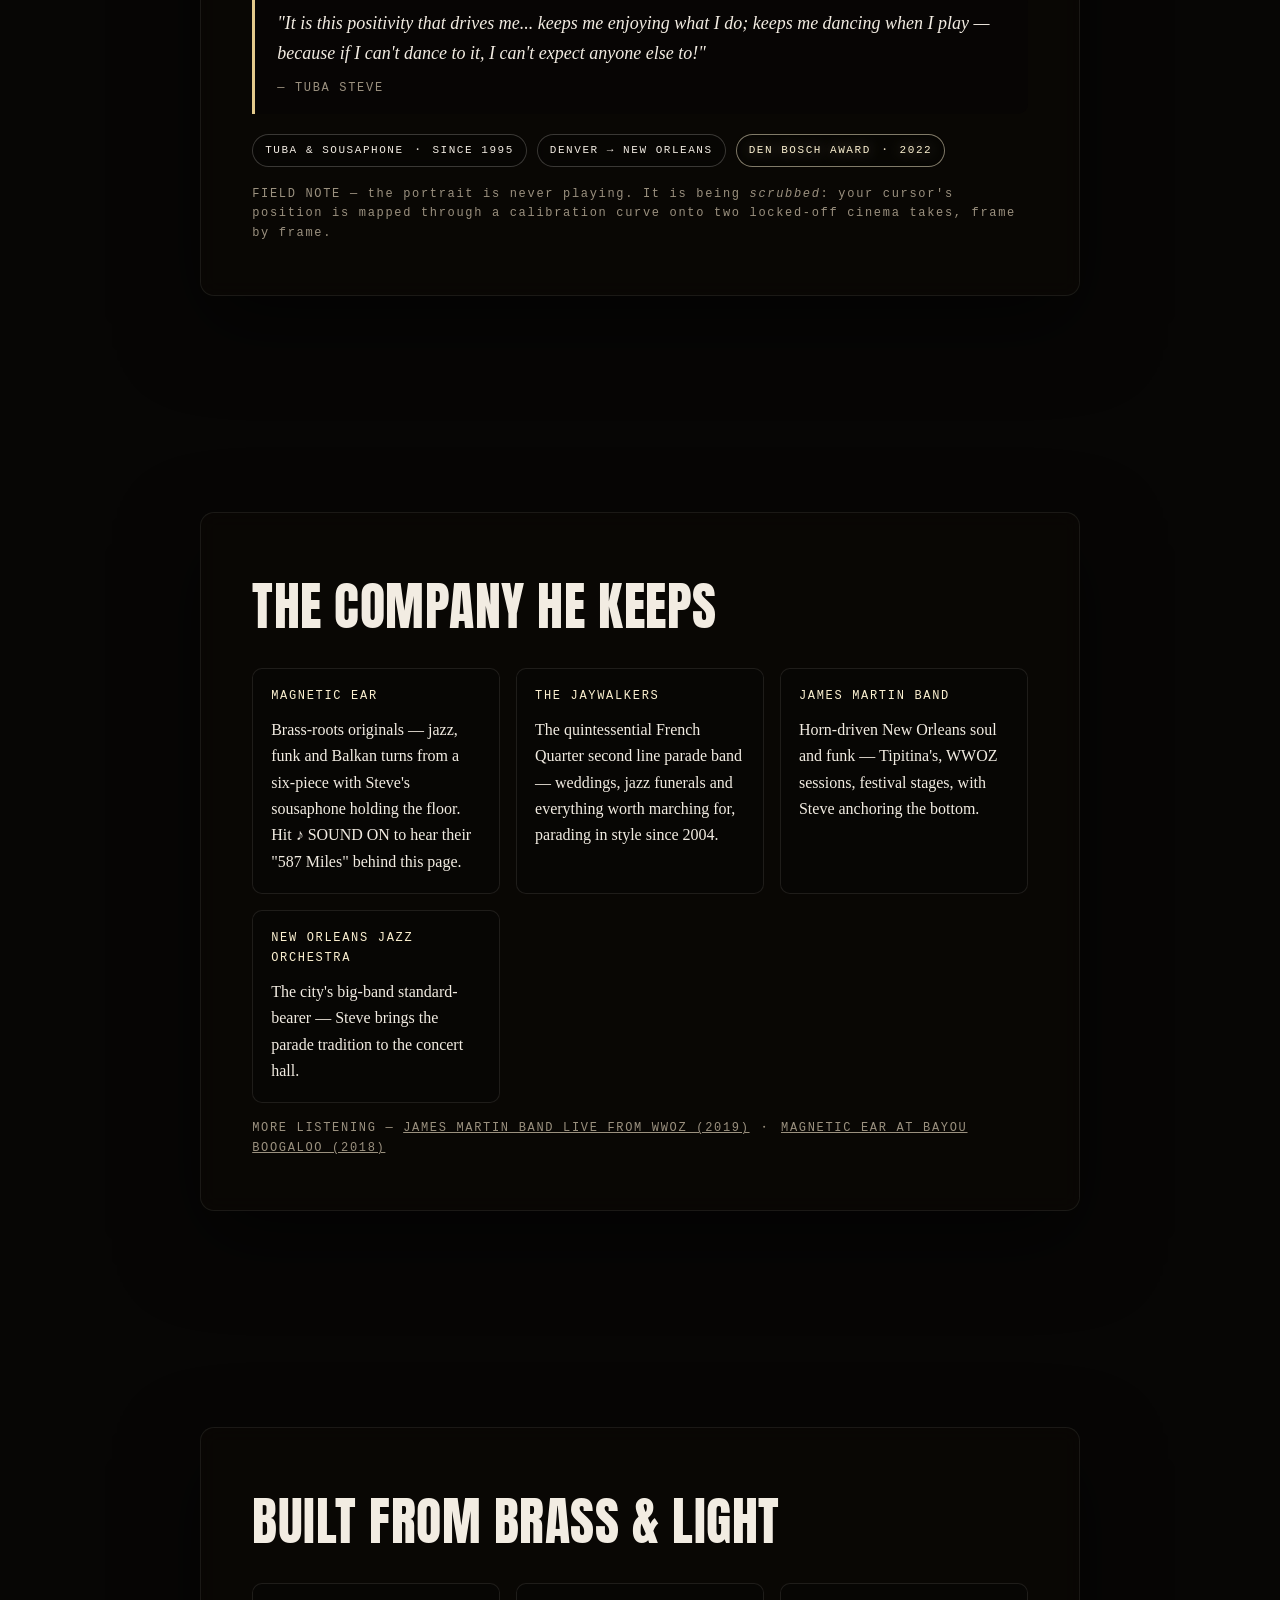
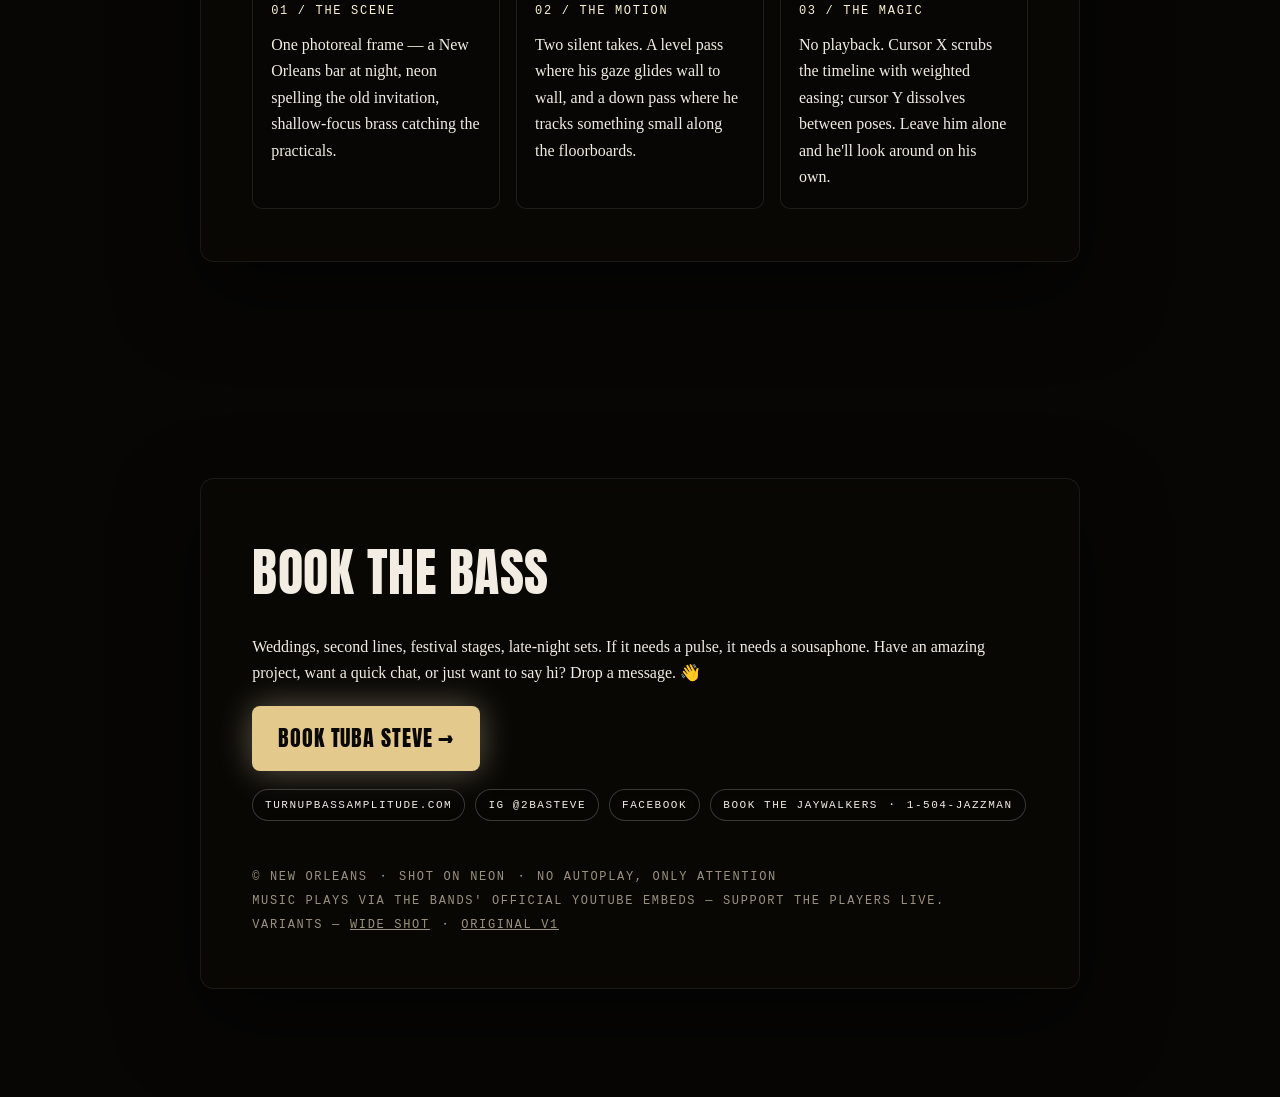
==== commit 764a19e7: "Face-accuracy v2, wide-shot variant, v1 archive - close-up re-edited to hyper-match Steve's referenc" ====
--- a/index.html
+++ b/index.html
@@ -11,7 +11,7 @@
 </head>
 <body>
   <!-- Fixed full-screen stage: two scrub-only video layers + grain + shade -->
-  <div class="stage" id="stage" aria-hidden="true">
+  <div class="stage" id="stage" aria-hidden="true" style="background-image:url('assets/poster.jpg')">
     <video id="vidLevel" class="stage-video" muted playsinline preload="auto"></video>
     <video id="vidDown"  class="stage-video is-hidden" muted playsinline preload="auto"></video>
     <div class="stage-shade"></div>
@@ -25,6 +25,7 @@
       <div class="brand mono">TUBA STEVE ・ NEW ORLEANS, LA</div>
       <nav class="mono nav-chips">
         <button class="chip chip-btn accent" id="soundToggle" type="button">♪ SOUND ON</button>
+        <a class="chip" href="wide/">WIDE SHOT</a>
         <a class="chip" href="#story">STORY</a>
         <a class="chip" href="#bands">BANDS</a>
         <a class="chip" href="#book">BOOK</a>
@@ -136,7 +137,8 @@
         <a class="chip" href="http://www.secondlines.net/" target="_blank" rel="noopener">BOOK THE JAYWALKERS ・ 1-504-JAZZMAN</a>
       </div>
       <footer class="mono dim footer">© NEW ORLEANS ・ SHOT ON NEON ・ NO AUTOPLAY, ONLY ATTENTION<br>
-      MUSIC PLAYS VIA THE BANDS' OFFICIAL YOUTUBE EMBEDS — SUPPORT THE PLAYERS LIVE.</footer>
+      MUSIC PLAYS VIA THE BANDS' OFFICIAL YOUTUBE EMBEDS — SUPPORT THE PLAYERS LIVE.<br>
+      VARIANTS — <a class="dim" href="wide/">WIDE SHOT</a> ・ <a class="dim" href="v1/">ORIGINAL V1</a></footer>
     </section>
   </main>
 
--- a/css/style.css
+++ b/css/style.css
@@ -36,9 +36,9 @@
   position: fixed;
   inset: 0;
   z-index: 0;
-  /* instant scene: the poster is the same frame the clips initialize to,
-     so there is never a black stage while the videos download */
-  background: var(--bg) url('../assets/poster.jpg') center / cover no-repeat;
+  /* the poster background-image is set inline per page (each variant has its
+     own poster frame) so there is never a black stage while clips download */
+  background: var(--bg) center / cover no-repeat;
   overflow: hidden;
 }
 
